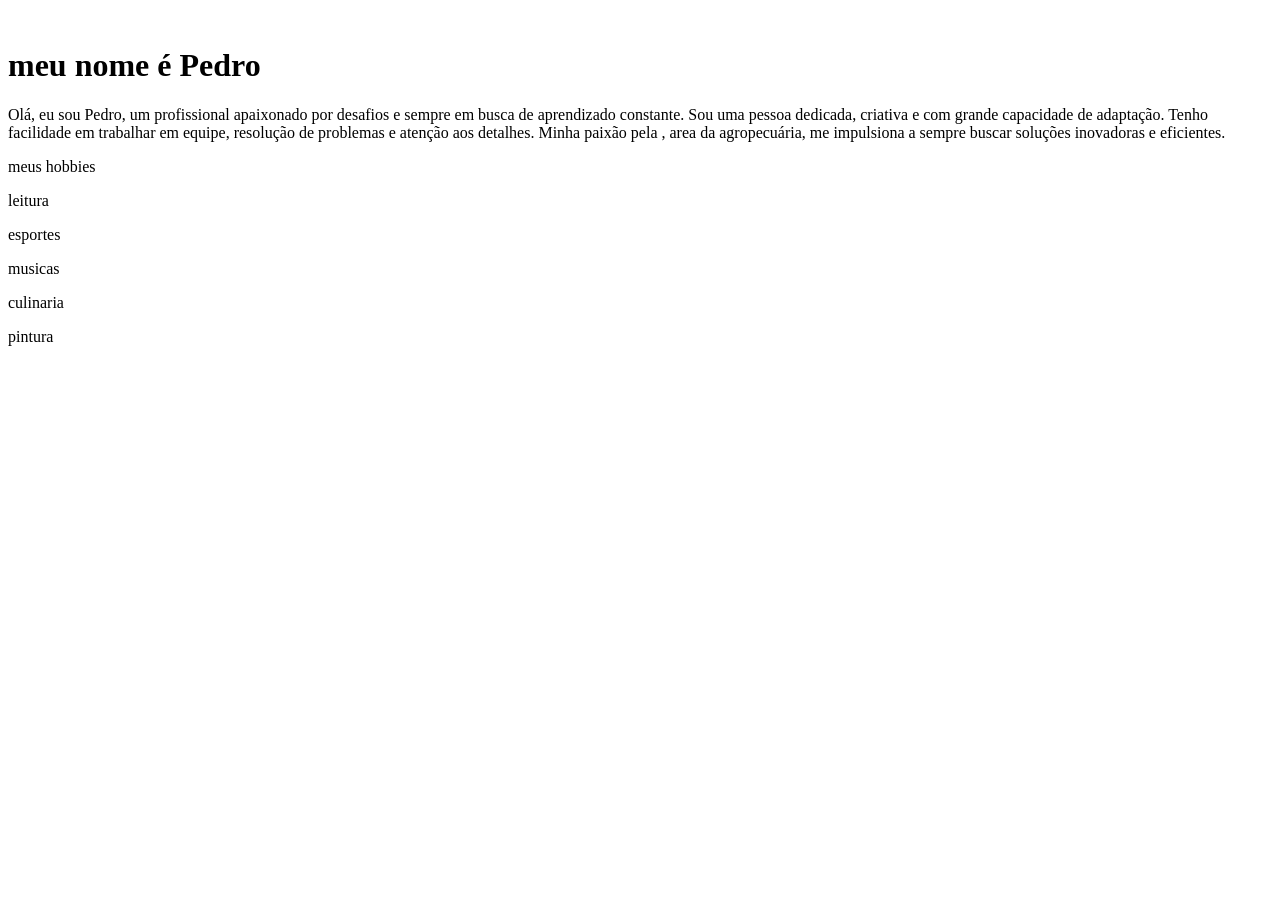
==== index.html @ a9713835 "Add files via upload" ====
<!DOCTYPE html>
<html lang="pt-br">
<head>
    <meta charset="UTF-8">
    <meta name="viewport" content="width=device-width, initial-scale=1.0">
    <link href="https://cdn.jsdelivr.net/npm/bootstrap@5.3.4/dist/css/bootstrap.min.css&quot; rel="stylesheet" integrity="sha384-DQvkBjpPgn7RC31MCQoOeC9TI2kdqa4+BSgNMNj8v77fdC77Kj5zpWFTJaaAoMbC" crossorigin="anonymous">

    <title>portifolio</title>
</head>
<body>
    <img src="img/pexels-reese-mckenna-2151047366-31475559.jpg  " alt="" width="150">
<h1>meu nome é Pedro</h1>
<p>
Olá, eu sou Pedro, um profissional apaixonado por desafios e sempre em busca de aprendizado constante.
Sou uma pessoa dedicada, criativa e com grande capacidade de adaptação. Tenho facilidade em trabalhar em equipe, resolução de problemas e atenção aos detalhes.
 Minha paixão pela , area da agropecuária, me impulsiona a sempre buscar soluções inovadoras e eficientes.
</p>
<p>meus hobbies</p> 
<div>
    <p>leitura</p>
    <p>esportes</p>
    <p>musicas</p>
    <p>culinaria</p>
    <p>pintura</p>
</div>
<script src="https://cdn.jsdelivr.net/npm/bootstrap@5.3.4/dist/js/bootstrap.bundle.min.js&quot; integrity="sha384-YUe2LzesAfftltw+PEaao2tjU/QATaW/rOitAq67e0CT0Zi2VVRL0oC4+gAaeBKu" crossorigin="anonymous"></script>
</body>
</html>
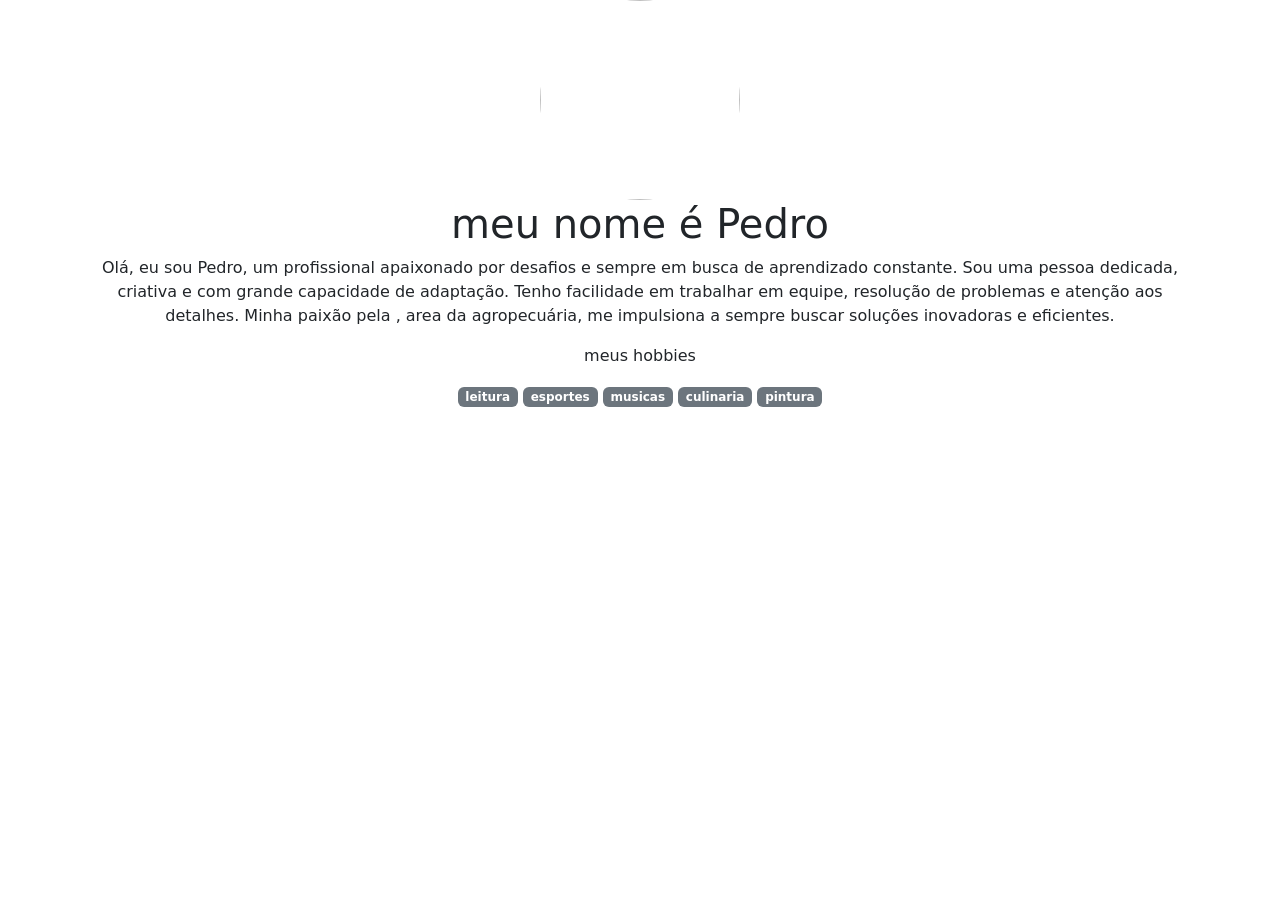
==== commit 2e06ce59: "Add files via upload" ====
--- a/index.html
+++ b/index.html
@@ -3,12 +3,13 @@
 <head>
     <meta charset="UTF-8">
     <meta name="viewport" content="width=device-width, initial-scale=1.0">
-    <link href="https://cdn.jsdelivr.net/npm/bootstrap@5.3.4/dist/css/bootstrap.min.css&quot; rel="stylesheet" integrity="sha384-DQvkBjpPgn7RC31MCQoOeC9TI2kdqa4+BSgNMNj8v77fdC77Kj5zpWFTJaaAoMbC" crossorigin="anonymous">
+    <link href="https://cdn.jsdelivr.net/npm/bootstrap@5.3.4/dist/css/bootstrap.min.css" rel="stylesheet">
 
     <title>portifolio</title>
 </head>
 <body>
-    <img src="img/pexels-reese-mckenna-2151047366-31475559.jpg  " alt="" width="150">
+    <header class="container text-center">
+    <img src="img/pexels-reese-mckenna-2151047366-31475559.jpg  " width="200" height="200" class="rounded-circle">
 <h1>meu nome é Pedro</h1>
 <p>
 Olá, eu sou Pedro, um profissional apaixonado por desafios e sempre em busca de aprendizado constante.
@@ -17,12 +18,13 @@
 </p>
 <p>meus hobbies</p> 
 <div>
-    <p>leitura</p>
-    <p>esportes</p>
-    <p>musicas</p>
-    <p>culinaria</p>
-    <p>pintura</p>
+    <p class="badge bg-secondary">leitura</p>
+    <p class="badge bg-secondary">esportes</p>
+    <p class="badge bg-secondary">musicas</p>
+    <p class="badge bg-secondary">culinaria</p>
+    <p class="badge bg-secondary">pintura</p>
 </div>
-<script src="https://cdn.jsdelivr.net/npm/bootstrap@5.3.4/dist/js/bootstrap.bundle.min.js&quot; integrity="sha384-YUe2LzesAfftltw+PEaao2tjU/QATaW/rOitAq67e0CT0Zi2VVRL0oC4+gAaeBKu" crossorigin="anonymous"></script>
+</header>
+<script src="https://cdn.jsdelivr.net/npm/bootstrap@5.3.4/dist/js/bootstrap.bundle.min.js" integrity="sha384-YUe2LzesAfftltw+PEaao2tjU/QATaW/rOitAq67e0CT0Zi2VVRL0oC4+gAaeBKu" crossorigin="anonymous"></script>
 </body>
 </html>
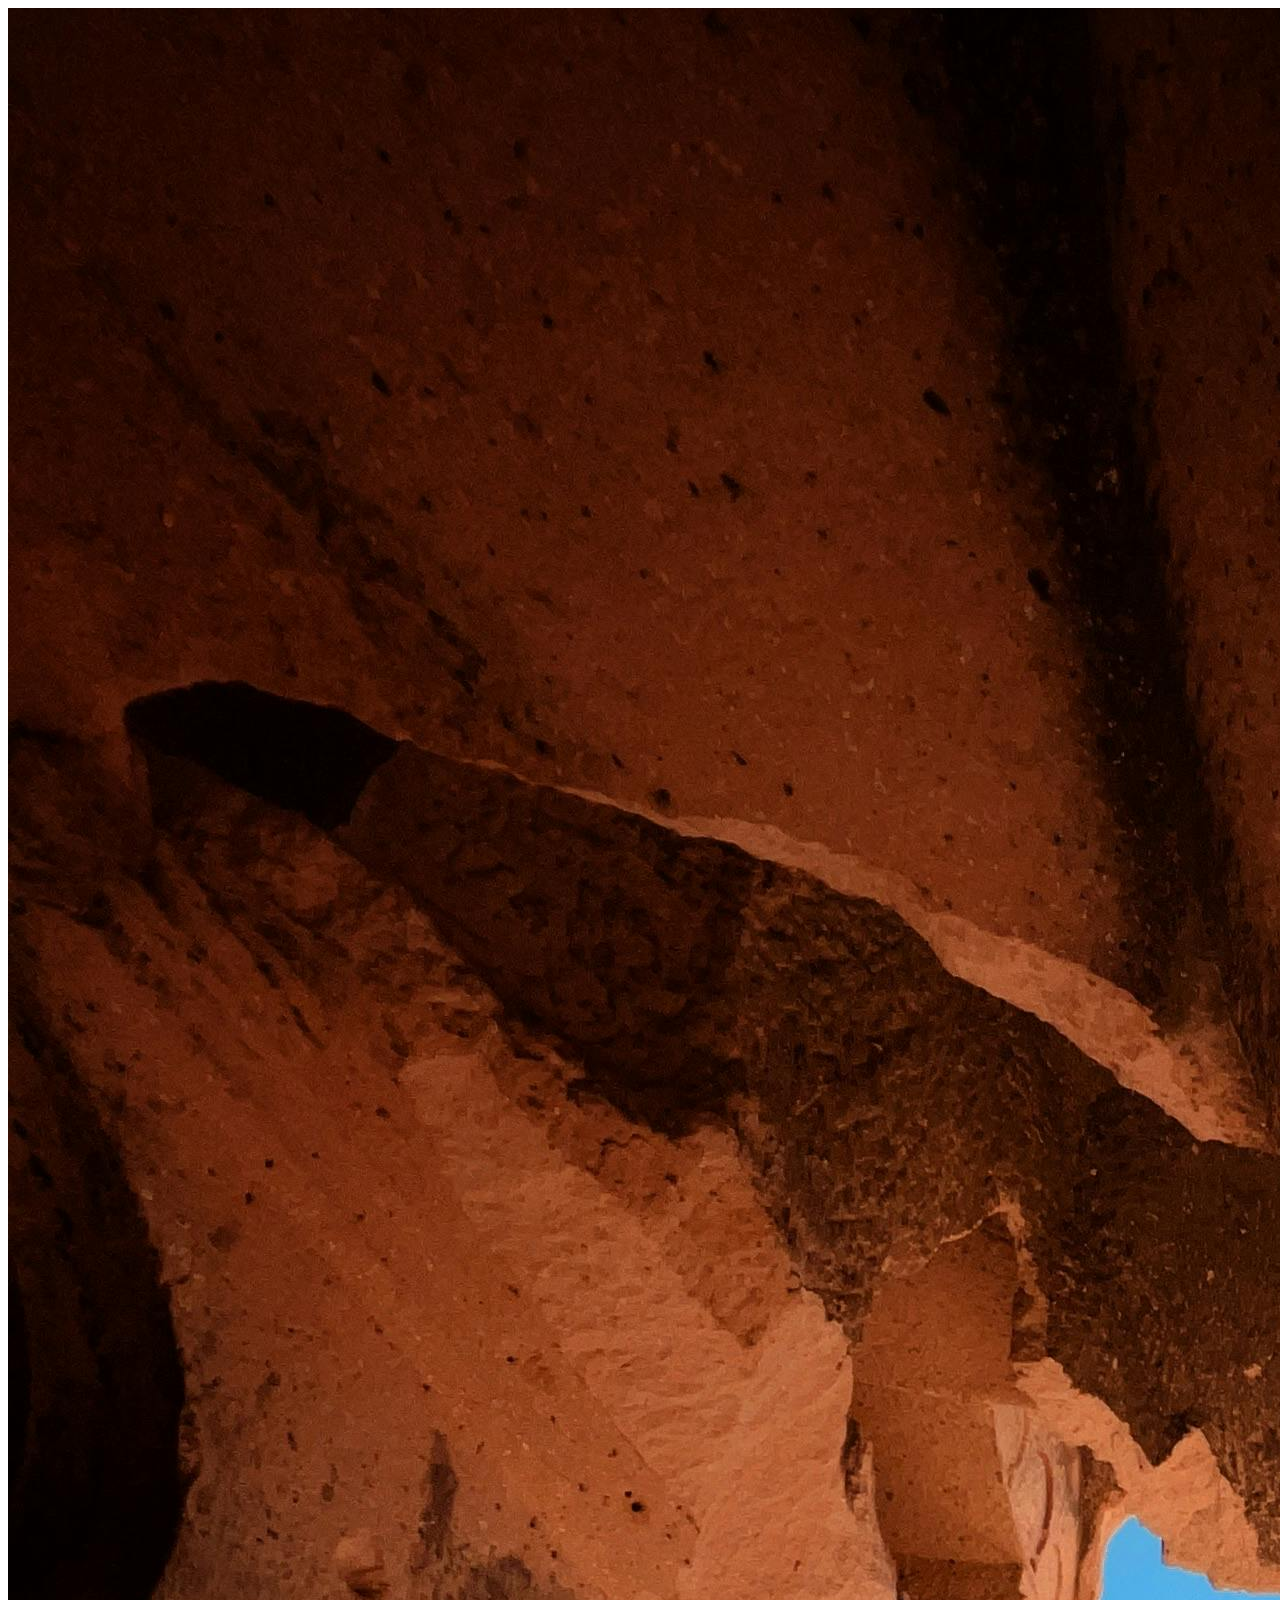
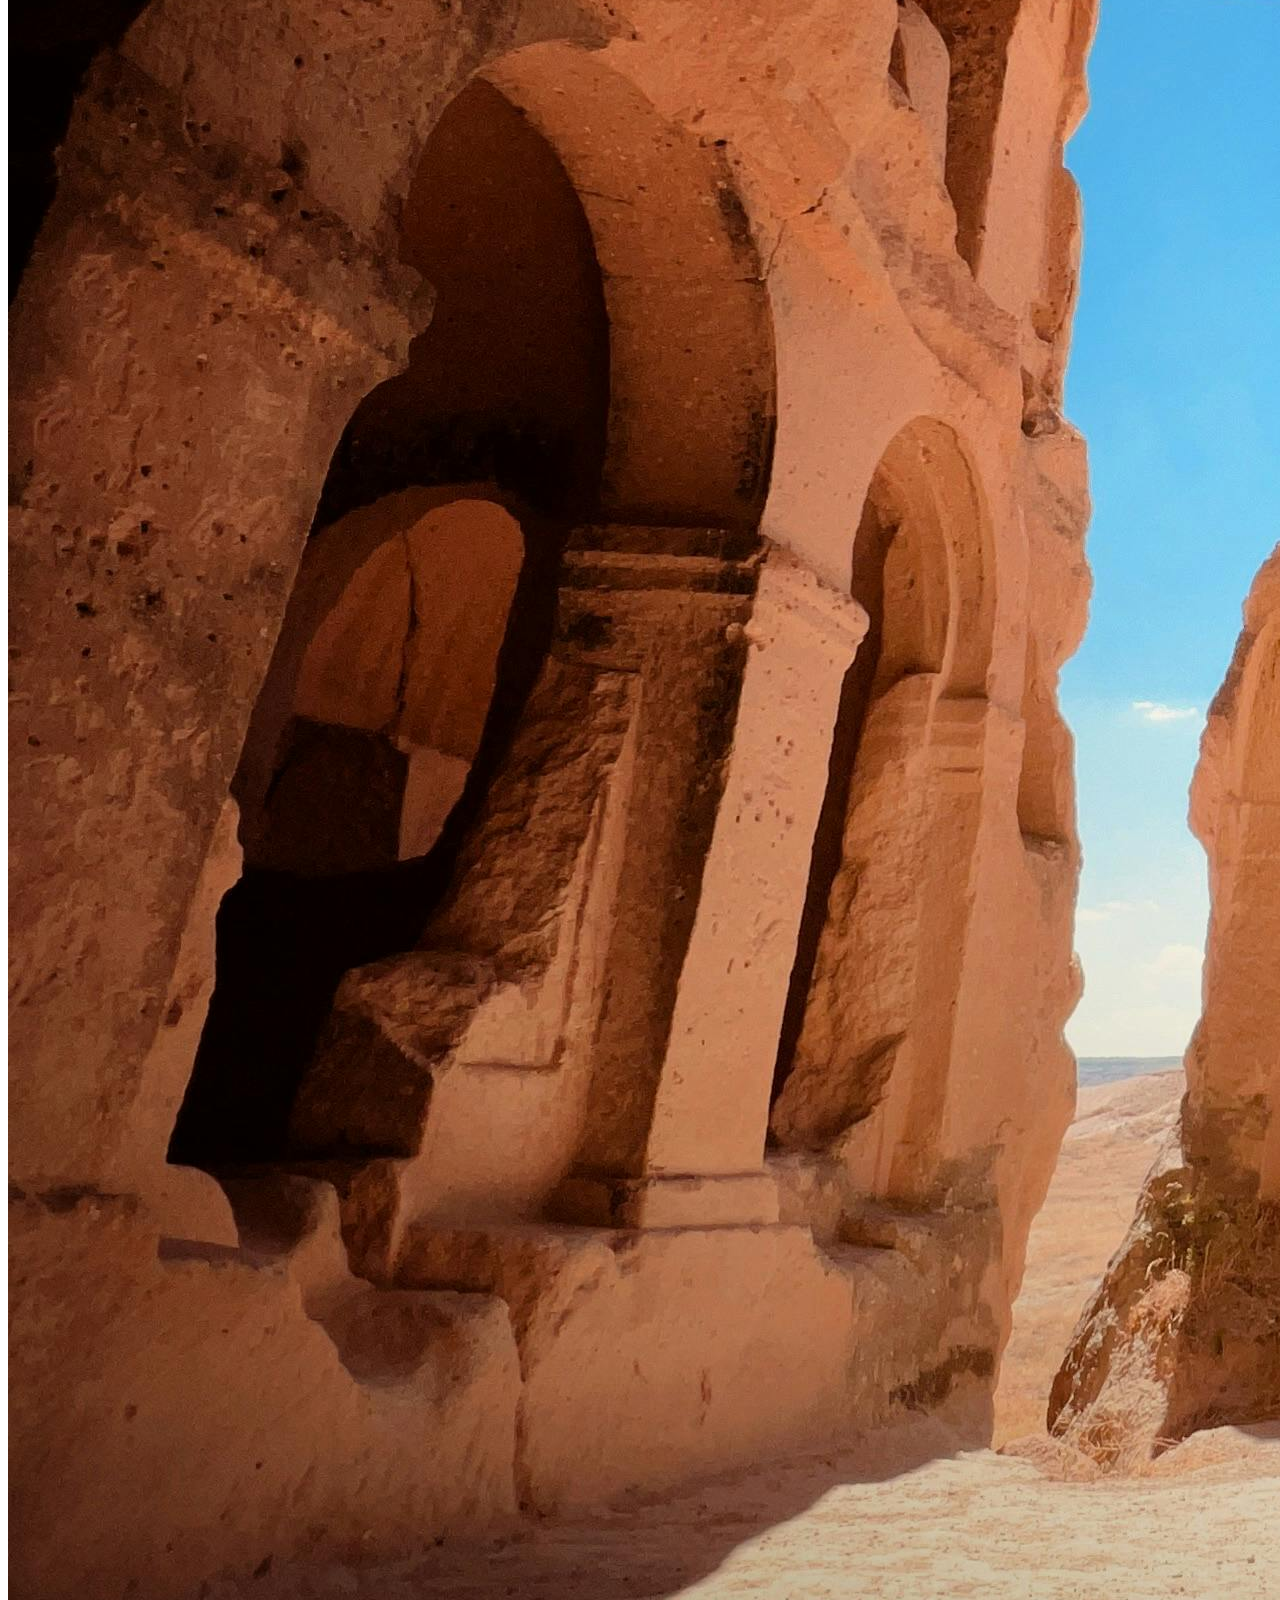
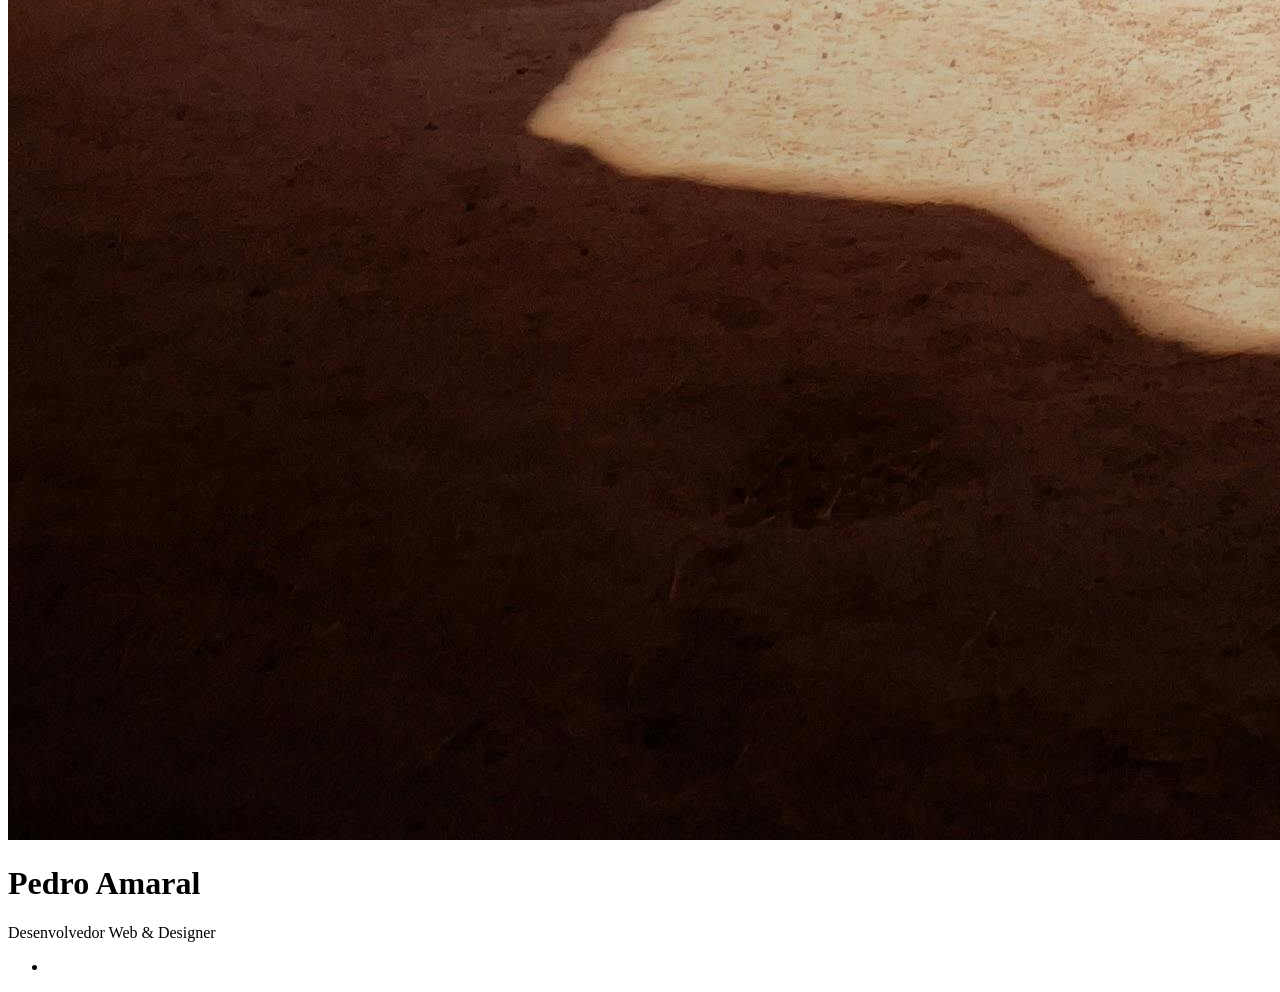
==== commit 3d94ad4b: "Add files via upload" ====
--- a/index.html
+++ b/index.html
@@ -1,30 +1,26 @@
 <!DOCTYPE html>
-<html lang="pt-br">
+<html lang="en">
+
 <head>
     <meta charset="UTF-8">
     <meta name="viewport" content="width=device-width, initial-scale=1.0">
-    <link href="https://cdn.jsdelivr.net/npm/bootstrap@5.3.4/dist/css/bootstrap.min.css" rel="stylesheet">
+    <link rel="stylesheet" href="style_teste.css">
+    <title>Document</title>
+</head>
 
-    <title>portifolio</title>
-</head>
 <body>
-    <header class="container text-center">
-    <img src="img/pexels-reese-mckenna-2151047366-31475559.jpg  " width="200" height="200" class="rounded-circle">
-<h1>meu nome é Pedro</h1>
-<p>
-Olá, eu sou Pedro, um profissional apaixonado por desafios e sempre em busca de aprendizado constante.
-Sou uma pessoa dedicada, criativa e com grande capacidade de adaptação. Tenho facilidade em trabalhar em equipe, resolução de problemas e atenção aos detalhes.
- Minha paixão pela , area da agropecuária, me impulsiona a sempre buscar soluções inovadoras e eficientes.
-</p>
-<p>meus hobbies</p> 
-<div>
-    <p class="badge bg-secondary">leitura</p>
-    <p class="badge bg-secondary">esportes</p>
-    <p class="badge bg-secondary">musicas</p>
-    <p class="badge bg-secondary">culinaria</p>
-    <p class="badge bg-secondary">pintura</p>
-</div>
-</header>
-<script src="https://cdn.jsdelivr.net/npm/bootstrap@5.3.4/dist/js/bootstrap.bundle.min.js" integrity="sha384-YUe2LzesAfftltw+PEaao2tjU/QATaW/rOitAq67e0CT0Zi2VVRL0oC4+gAaeBKu" crossorigin="anonymous"></script>
+    <header>
+        <div class="header-content">
+            <img src="pexels-seda-korkmaz-304878166-31773117.jpg" alt="Foto de Perfil" class="profile-img">
+            <h1>Pedro Amaral</h1>
+            <p>Desenvolvedor Web & Designer</p>
+        </div>
+    </header>
+
+    <nav>
+        <ul>
+            <li></li>
+        </ul>
+    </nav>
 </body>
 </html>
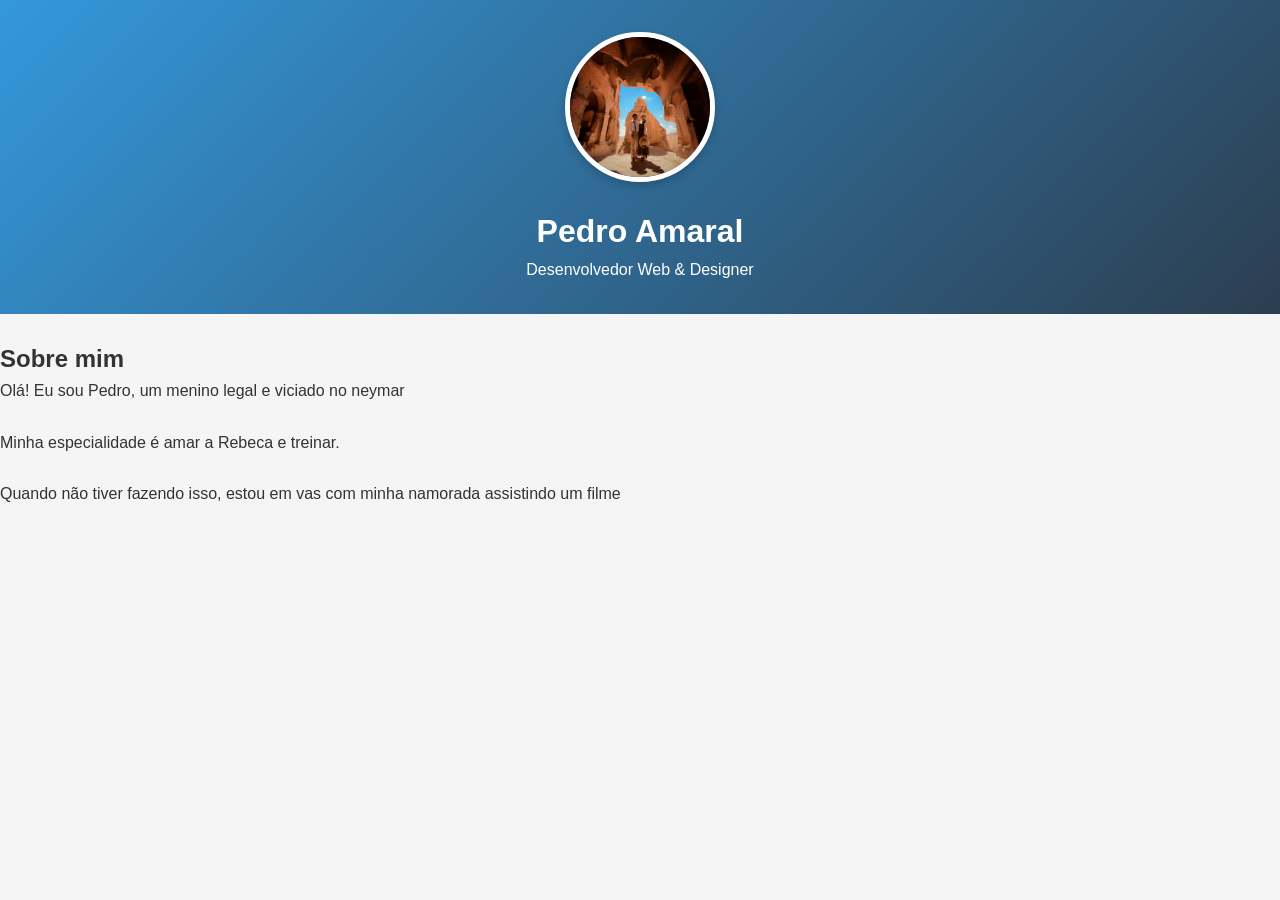
==== commit d7a375da: "Add files via upload" ====
--- a/index.html
+++ b/index.html
@@ -22,5 +22,20 @@
             <li></li>
         </ul>
     </nav>
+    <!-- segunda parte do site -->
+
+    <section id="sobre">
+        <h2>Sobre mim</h2>
+        <div class="about-content">
+            <div class="about-text">
+                <p>Olá! Eu sou Pedro, um menino legal e viciado no neymar</p>
+                <br>
+                <p>Minha especialidade é amar a Rebeca e treinar.</p>
+                <br>
+                <p>Quando não tiver fazendo isso, estou em vas com minha namorada assistindo um filme</p>
+            </div>
+        </div>
+    </section>
+
 </body>
 </html>
--- a/style_teste.css
+++ b/style_teste.css
@@ -0,0 +1,38 @@
+/* Reset e estilos gerais */
+* {
+    margin: 0;
+    padding: 0;
+    box-sizing: border-box;
+    font-family: 'Segoe UI', Tahoma, Geneva, Verdana, sans-serif;
+}
+
+
+body {
+    background-color: #f5f5f5;
+    color: #333;
+    line-height: 1.6;
+}
+
+a {
+    text-decoration: none;
+    color: #2c3e50;
+}
+
+/* Cabeçalho */
+header {
+    background: linear-gradient(135deg, #3498db, #2c3e50);
+    color: white;
+    text-align: center;
+    padding: 2rem 0;
+    position: relative;
+}
+
+.profile-img {
+    width: 150px;
+    height: 150px;
+    border-radius: 50%;
+    object-fit: cover;
+    border: 5px solid white;
+    margin-bottom: 1rem;
+    box-shadow: 0 4px 8px rgba(0 ,0 ,0 ,0.2);;
+}
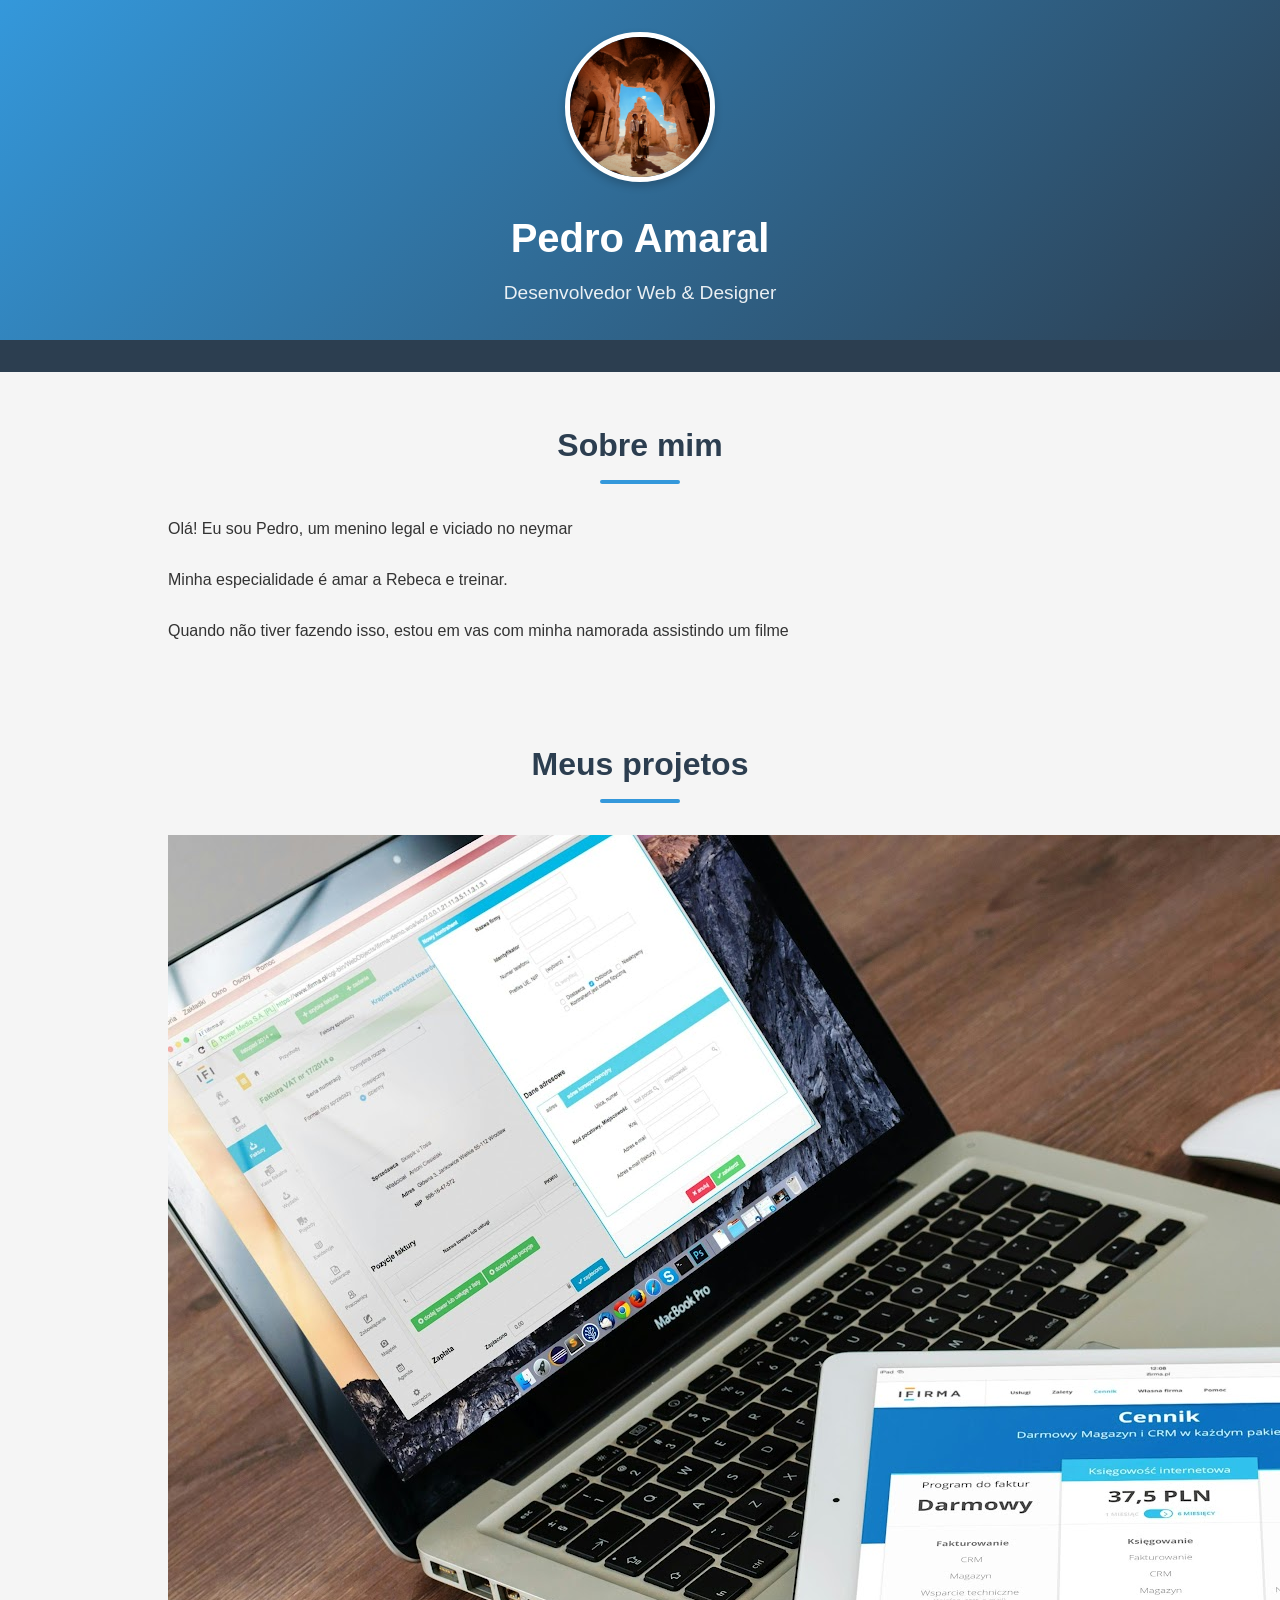
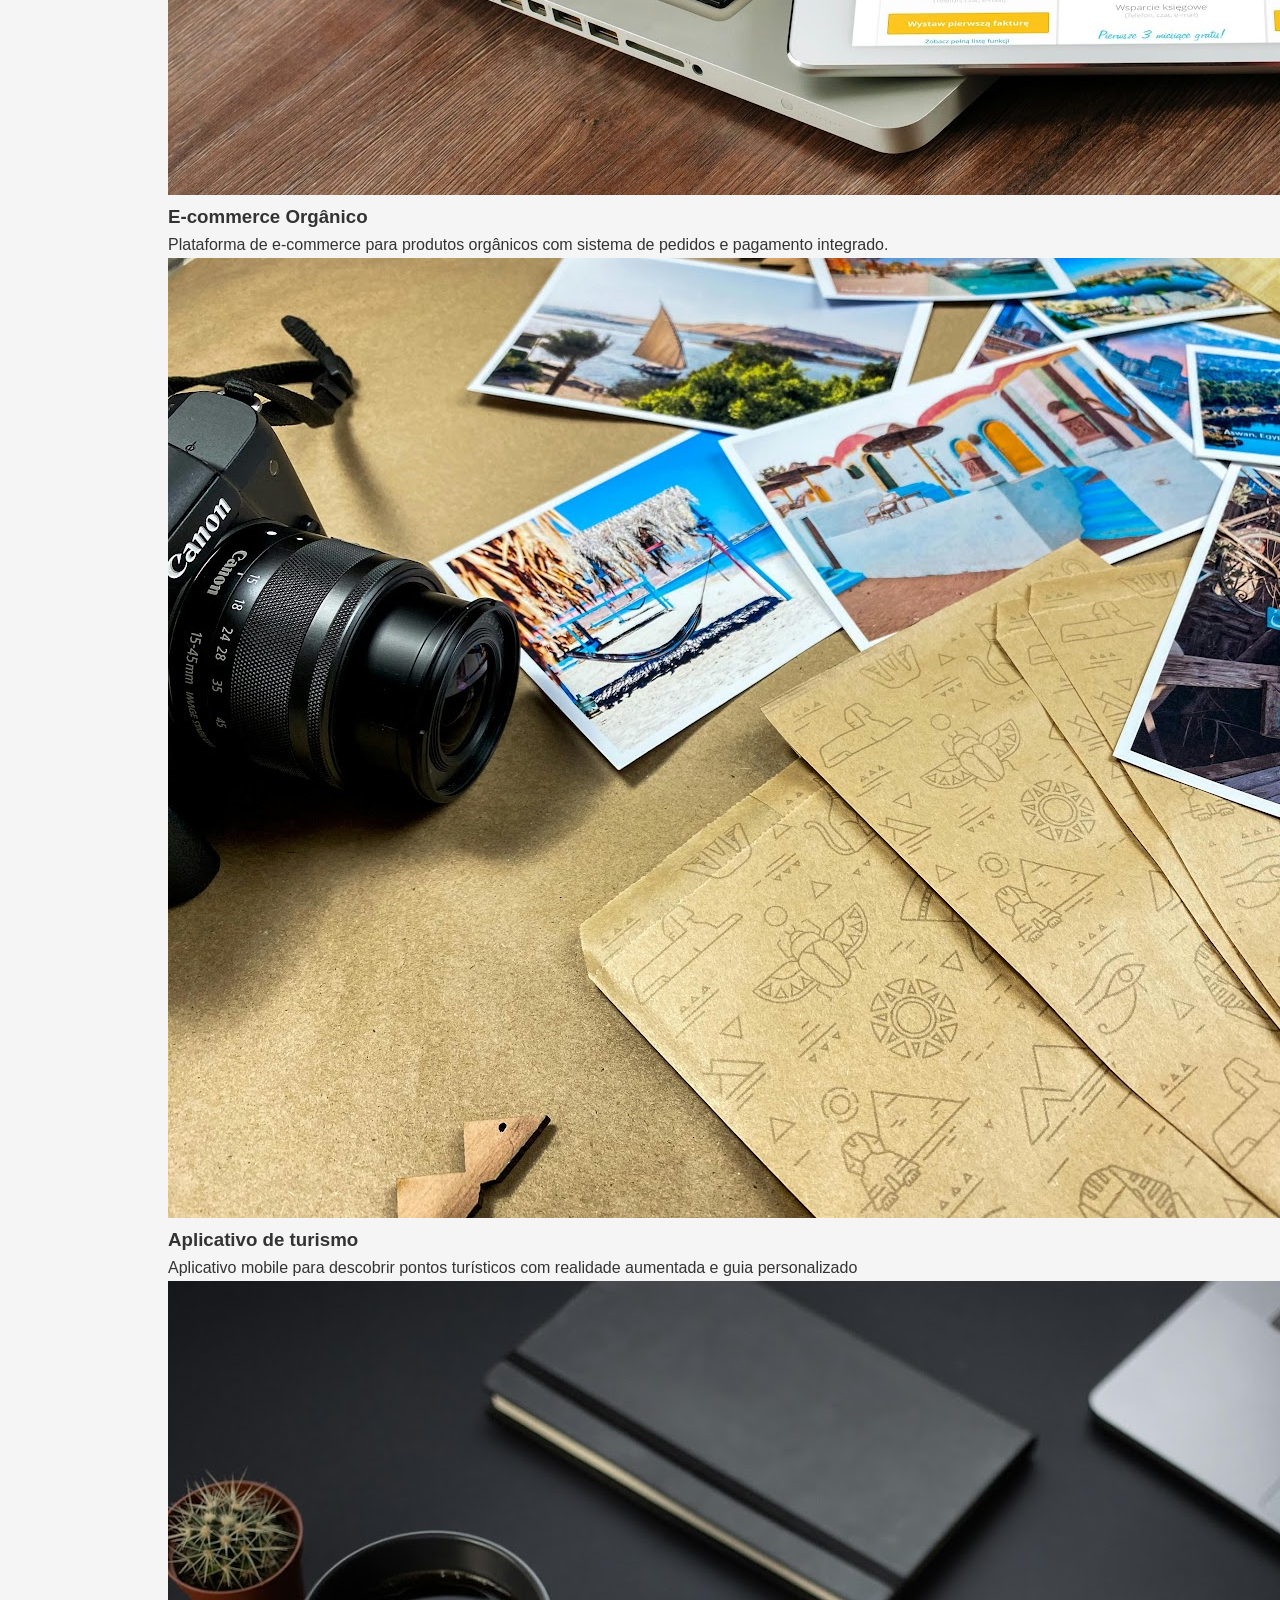
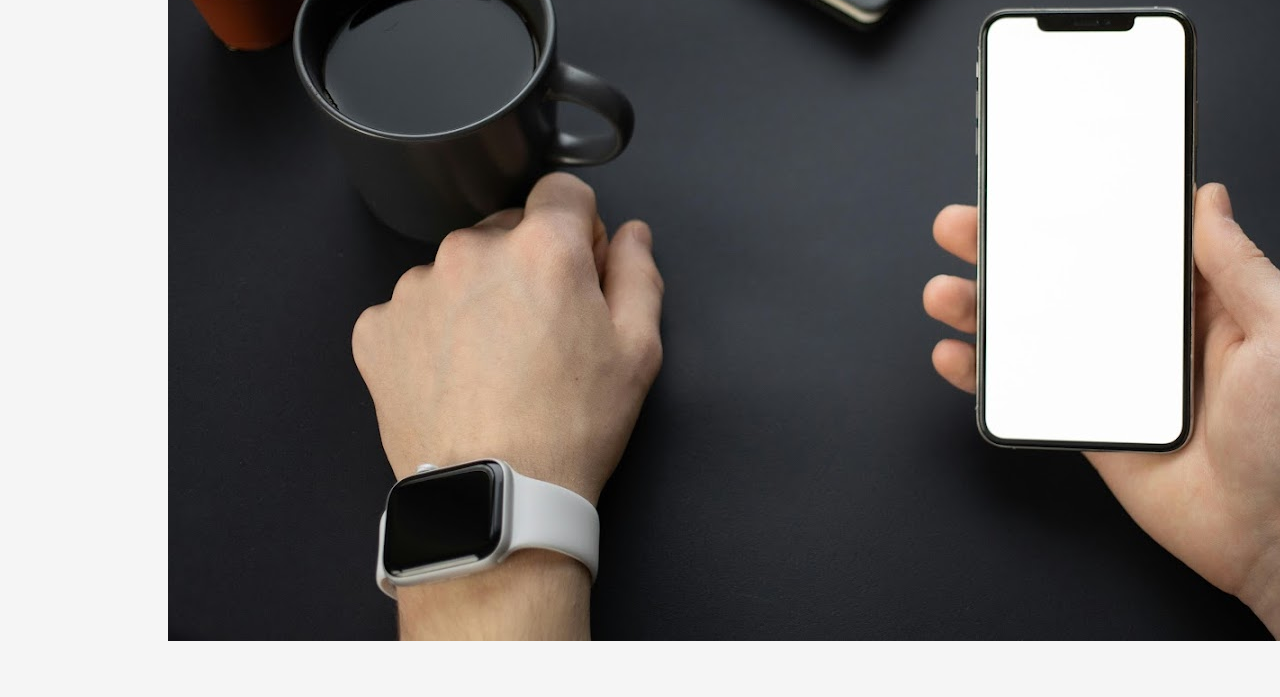
==== commit f5739fab: "Add files via upload" ====
--- a/index.html
+++ b/index.html
@@ -37,5 +37,30 @@
         </div>
     </section>
 
+    <section id="projetos">
+        <h2>Meus projetos</h2>
+        <div class="projects-grid">
+            <div class="projects-card">
+                <img src="img/e-commerce.jpg" alt="Projeto 1" class="project-img">
+                <div class="project-info">
+                    <h3>E-commerce Orgânico</h3>
+                    <p>Plataforma de e-commerce para produtos orgânicos com sistema de pedidos e pagamento integrado.</p>
+                </div>
+            </div>
+
+            <div class="projects-card">
+                <img src="img/turismo.jpg" alt="Projeto 2" class="project-img">
+                <div class="project-info">
+                    <h3>Aplicativo de turismo</h3>
+                    <p>Aplicativo mobile para descobrir pontos turísticos com realidade aumentada e guia personalizado</p>
+                </div>
+            </div>
+
+            <div class="projects-card">
+                <img src="img/blog.jpg" alt="Projeto-2" class="project-img">
+            </div>
+        </div>
+    </section>
+
 </body>
 </html>
--- a/style_teste.css
+++ b/style_teste.css
@@ -36,3 +36,84 @@
     margin-bottom: 1rem;
     box-shadow: 0 4px 8px rgba(0 ,0 ,0 ,0.2);;
 }
+
+/* segunda parte do site */
+
+
+.header-content h1 {
+    font-size: 2.5rem;
+    margin-bottom: 0.5rem;
+}
+
+.header-content p {
+    font-size: 1.2rem;
+    opacity: 0.9;
+}
+
+/* Navegação */
+nav {
+    background-color: #2c3e50;
+    padding: 1rem;
+    position: sticky;
+    top: 0;
+    z-index: 100;
+}
+
+nav ul {
+    display: flex;
+    justify-content: center;
+    list-style: none;
+}
+
+nav ul li {
+    margin: 0 1.5rem;
+}
+
+nav ul li a {
+    color: white;
+    font-weight: 500;
+    transition: color 0.3s;
+}
+
+nav ul li a:hover {
+    color: #3498db;
+}
+
+
+/* Seções */
+section {
+    padding: 3rem 10%;
+    max-width: 1200px;
+    margin: 0 auto;
+}
+
+section h2 {
+    text-align: center;
+    margin-bottom: 2rem;
+    font-size: 2rem;
+    color: #2c3e50;
+    position: relative;
+}
+
+section h2::after {
+    content: '';
+    display: block;
+    width: 80px;
+    height: 4px;
+    background: #3498db;
+    margin: 0.5rem auto;
+    border-radius: 2px;
+}
+
+/* Sobre mim */
+.about-content {
+    display: flex;
+    align-items: center;
+    gap: 2rem;
+    flex-wrap: wrap;
+}
+
+.about-text {
+    flex: 1;
+    min-width: 300px;
+}
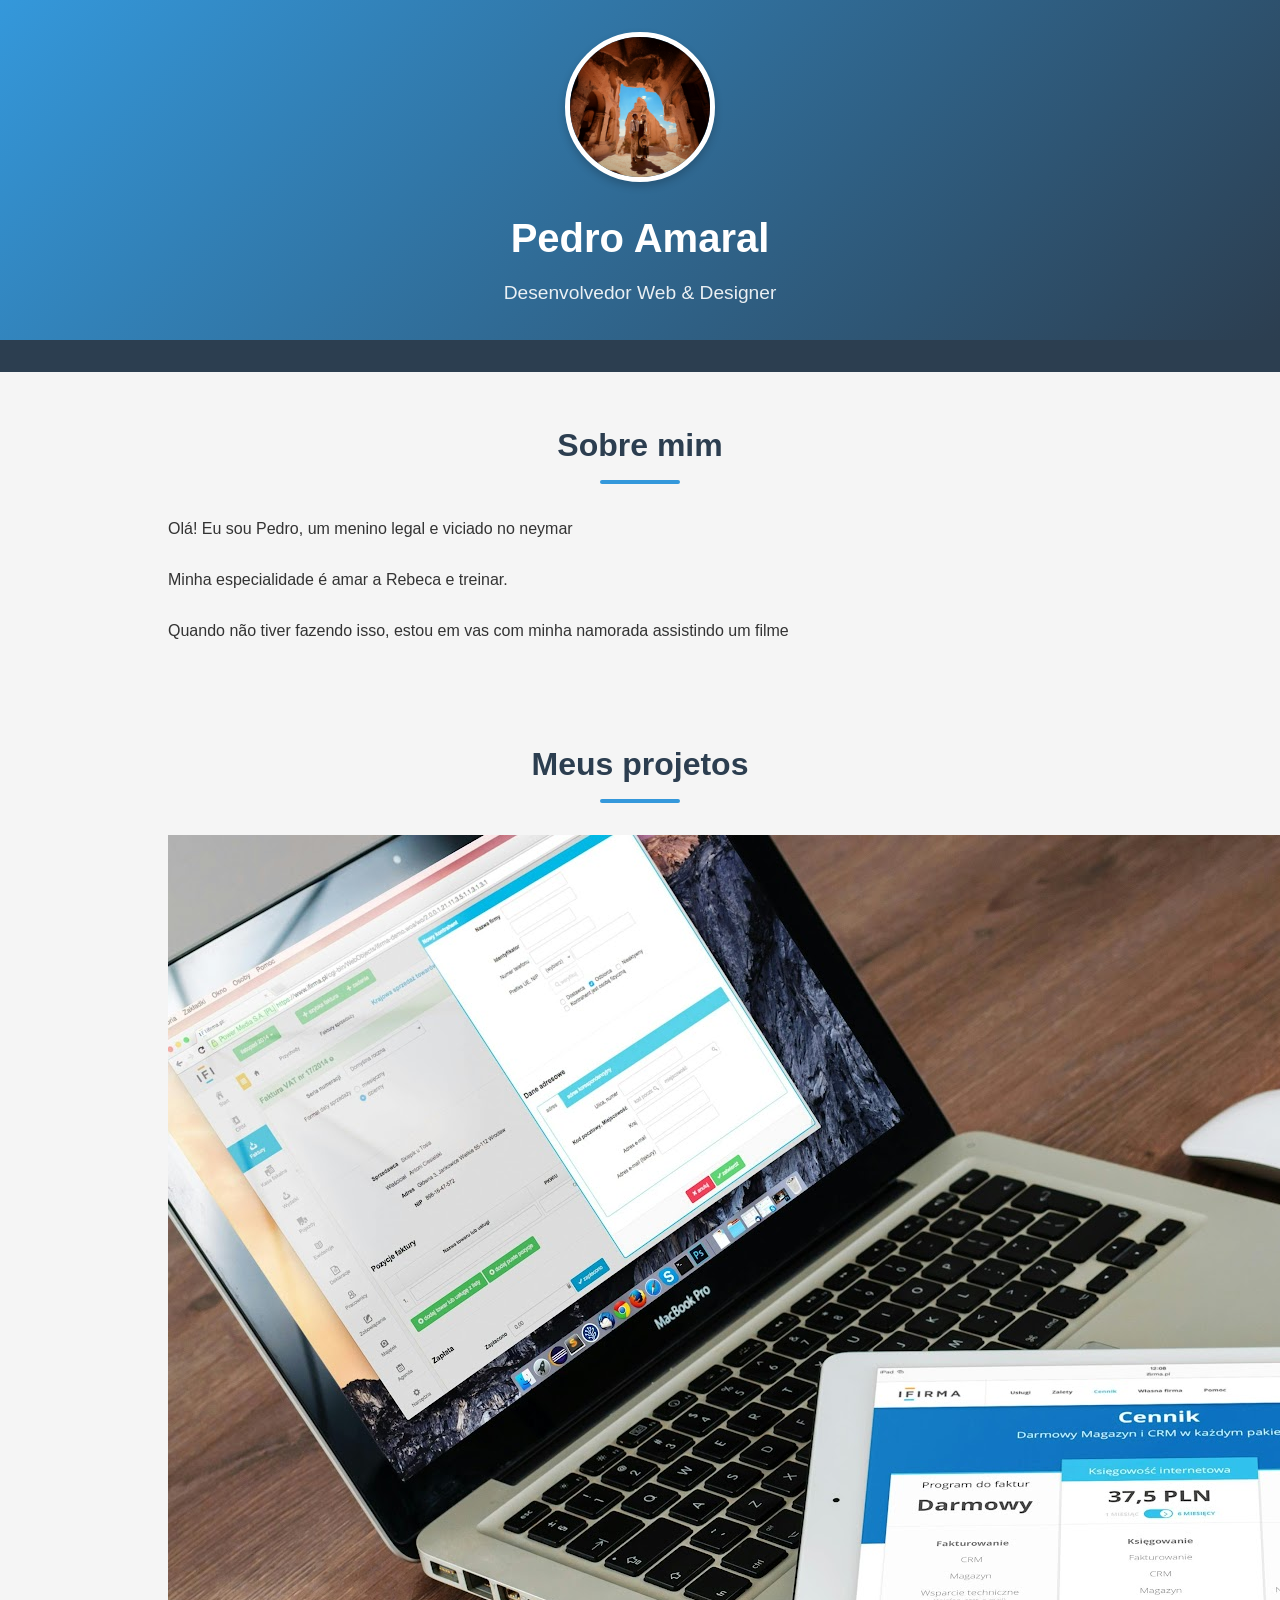
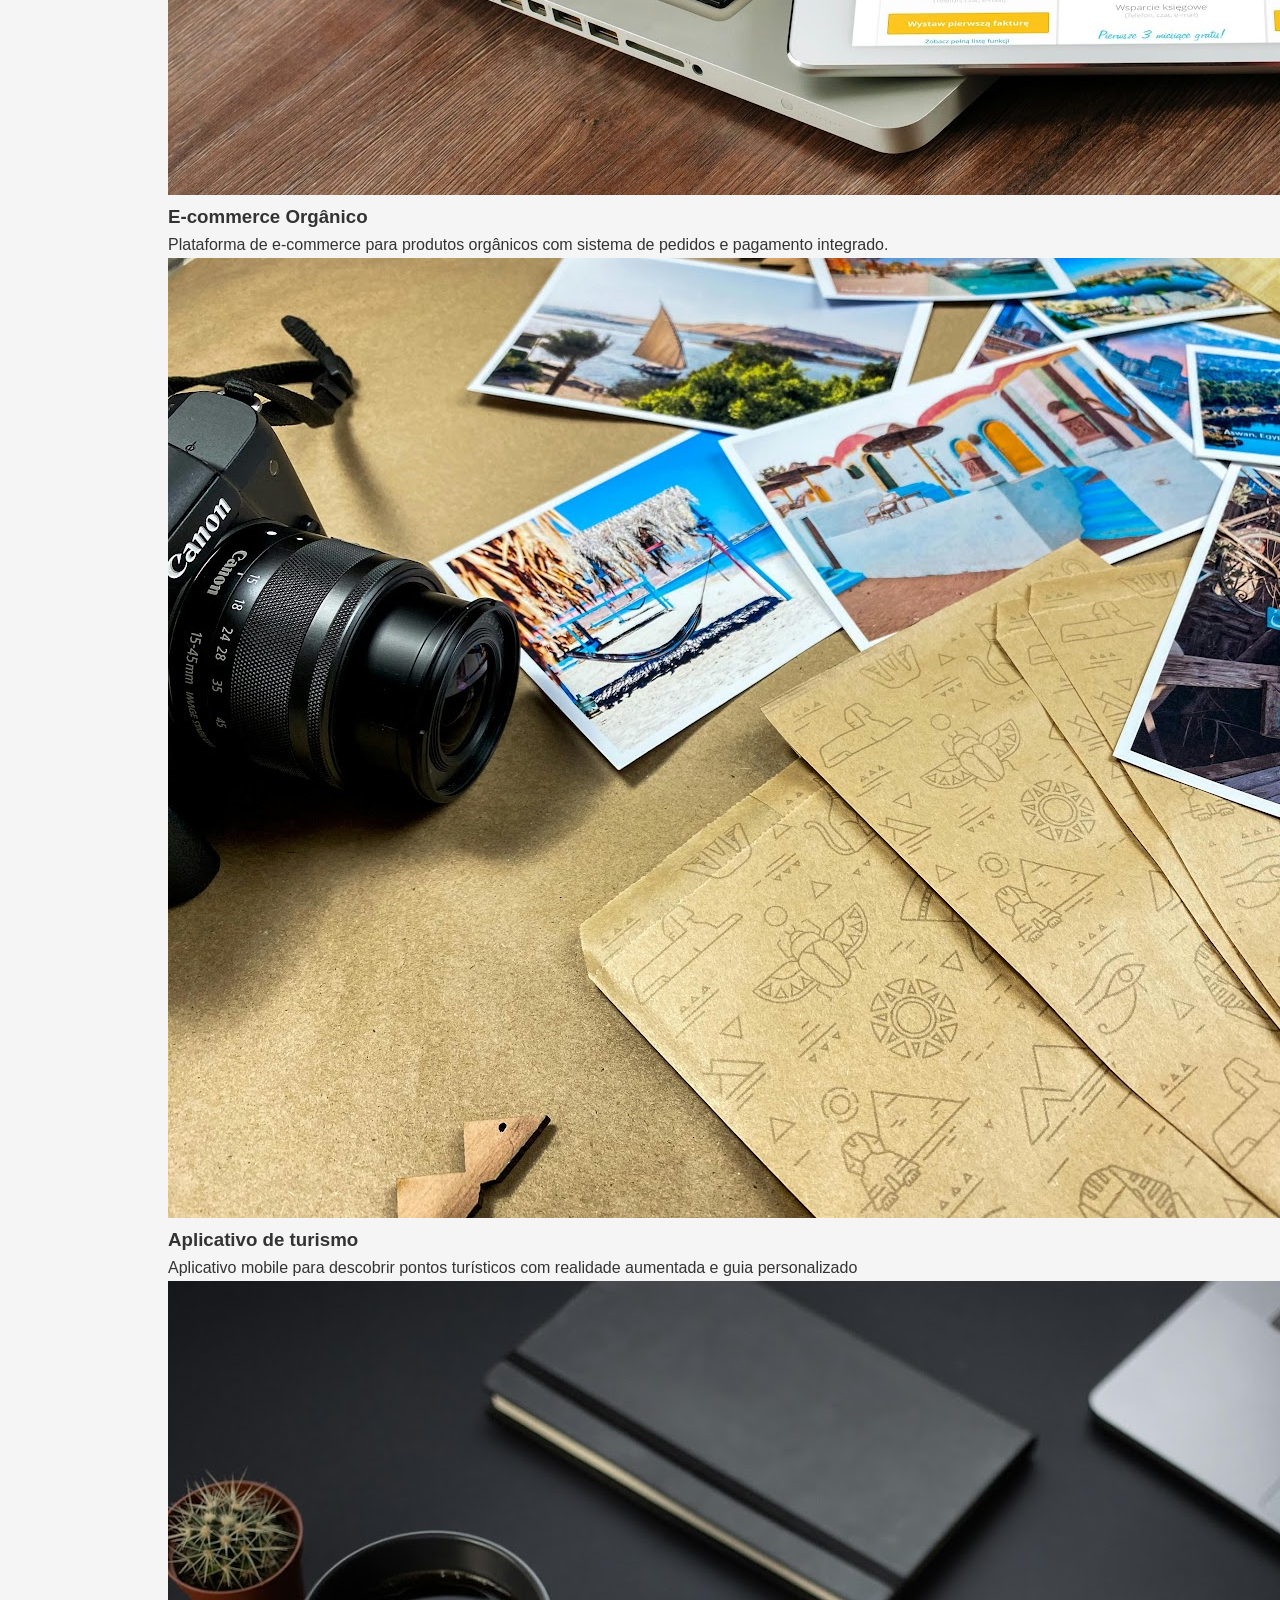
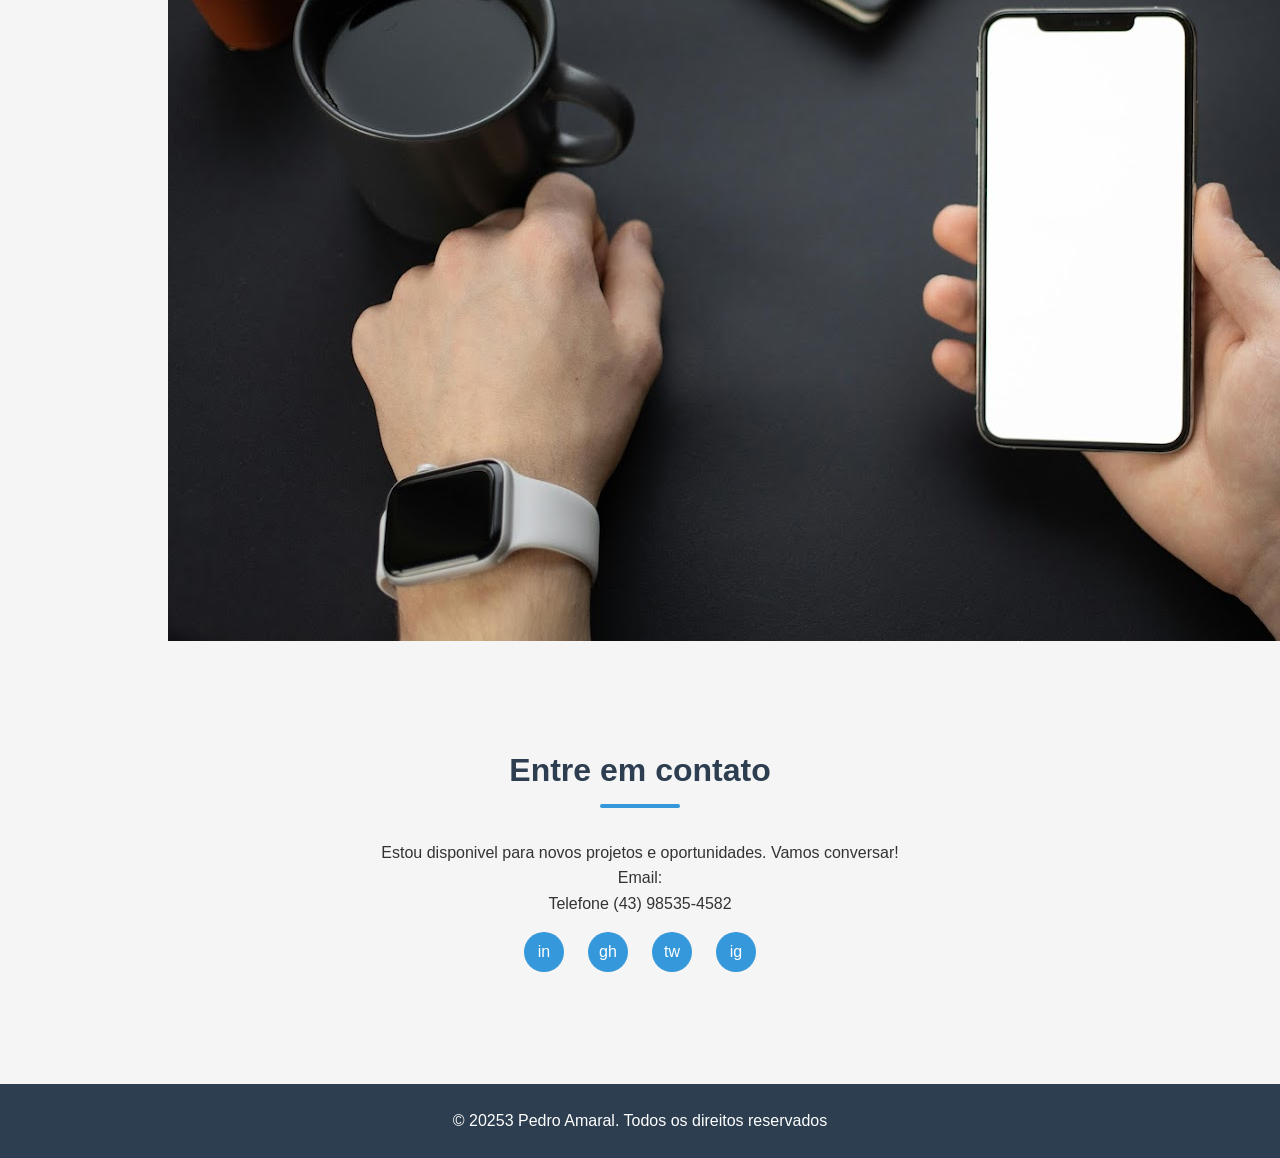
==== commit 7b28d849: "Add files via upload" ====
--- a/index.html
+++ b/index.html
@@ -61,6 +61,25 @@
             </div>
         </div>
     </section>
+    <section id="contato">
+        <h2>Entre em contato</h2>
+        <div class="contact-info">
+            <p>Estou disponivel para novos projetos e oportunidades. Vamos conversar!</p>
+            <p>Email: <a href="mail:pedro.amaral@exemplo.com"></a></p>
+            <p>Telefone (43) 98535-4582</p>
+
+            <div class="social-links">
+                <a href="#" aria-label="LinkedIn">in</a>
+                <a href="#" aria-label="GitHub">gh</a>
+                <a href="#" aria-label="Twitter">tw</a>
+                <a href="#" aria-label="Instagram">ig</a>
+            </div>
+        </div>
+    </section>
+
+    <footer>
+        <p>&copy; 20253 Pedro Amaral. Todos os direitos reservados</p>
+    </footer>
 
 </body>
 </html>
--- a/style_teste.css
+++ b/style_teste.css
@@ -116,4 +116,49 @@
 .about-text {
     flex: 1;
     min-width: 300px;
+}
+
+/* Contato */
+.contact-info{
+    text-align: center;
+    margin-bottom: 2rem;
+}
+
+.social-links {
+    display: flex;
+    justify-content: center;
+    gap: 1.5rem;
+    margin-top: 1rem;
+}
+
+.social-links a {
+    display: inline-block;
+    width: 40px;
+    height: 40px;
+    background: #3498db;
+    color: white;
+    border-radius: 50%;
+    text-align: center;
+    line-height: 40px;
+    transition: background 0.3s;
+}
+
+.social-links a:hover {
+    background: #2c3e50;
+}
+
+/* Rodapé */
+footer {
+    background: #2c3e50;
+    color: white;
+    text-align: center;
+    padding: 1.5rem 0;
+    margin-top: 2rem;
+}
+
+/* Rensponsividade */
+@media (max-width: 768px) {
+    nav ul {
+        
+    }
 }
